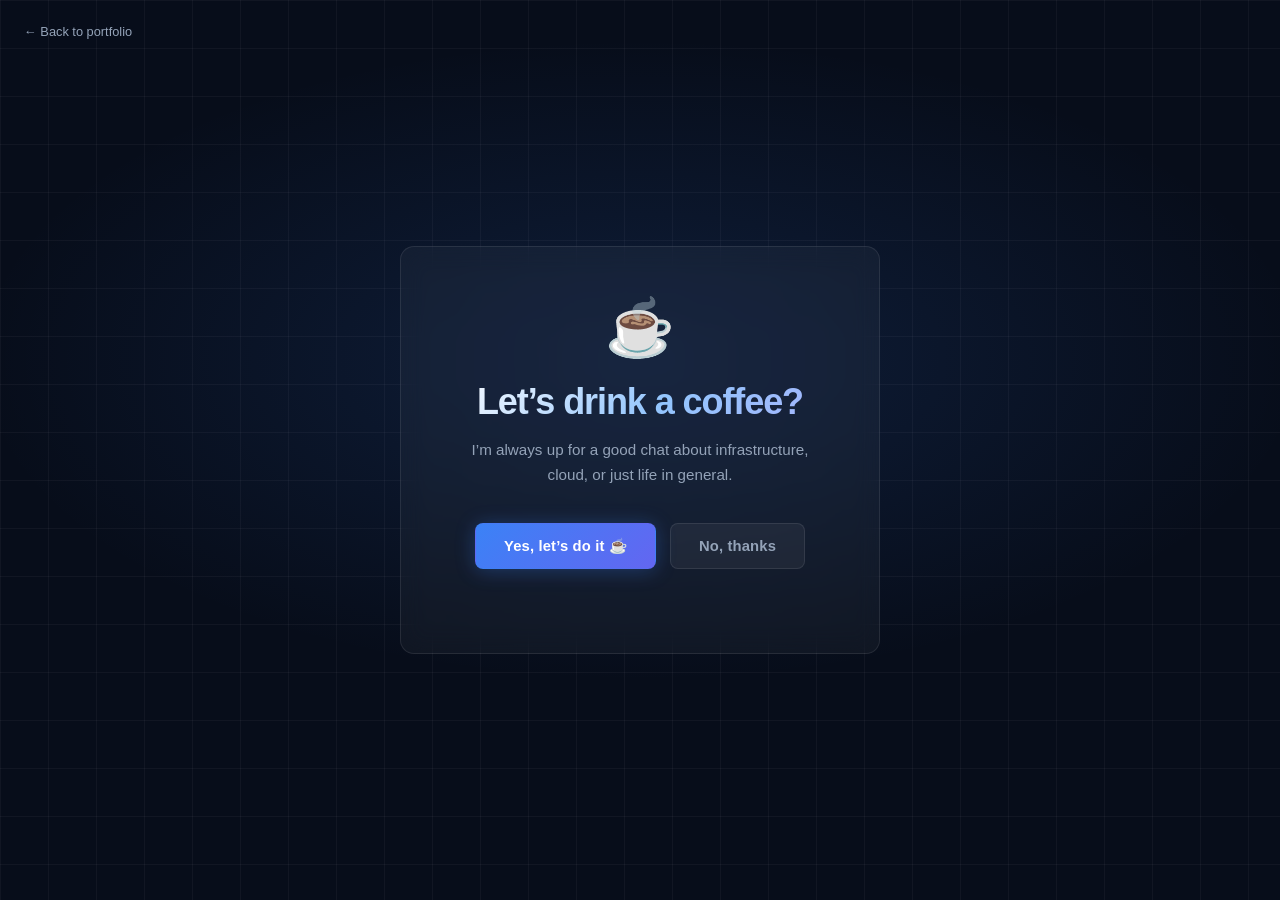
==== coffee.html @ d6372040 "COFFEEEE BITH" ====
<!DOCTYPE html>
<html lang="en">
<head>
  <meta charset="UTF-8" />
  <meta name="viewport" content="width=device-width, initial-scale=1.0" />
  <title>Coffee? ☕ — Andranik Grigoryan</title>
  <link rel="icon" href="data:image/svg+xml,%3Csvg xmlns='http://www.w3.org/2000/svg' viewBox='0 0 100 100'%3E%3Crect width='100' height='100' rx='14' fill='%231d4ed8'/%3E%3Ctext x='50' y='54' font-size='46' font-family='system-ui,sans-serif' font-weight='700' fill='white' text-anchor='middle' dominant-baseline='central'%3EAG%3C/text%3E%3C/svg%3E" />
  <style>
    * {
      box-sizing: border-box;
      margin: 0;
      padding: 0;
    }

    :root {
      --bg: #070d1a;
      --border: rgb(255 255 255 / 9%);
      --text: #e2e8f0;
      --text-muted: #94a3b8;
      --accent: #3b82f6;
      --accent-2: #6366f1;
      --font-sans: 'Inter', -apple-system, BlinkMacSystemFont, 'Segoe UI', sans-serif;
      --radius: 14px;
    }

    html,
    body {
      height: 100%;
    }

    body {
      background: var(--bg);
      color: var(--text);
      font-family: var(--font-sans);
      display: flex;
      flex-direction: column;
      align-items: center;
      justify-content: center;
      min-height: 100vh;
      overflow: hidden;
      background-image:
        radial-gradient(ellipse 80% 55% at 50% 40%, rgb(59 130 246 / 14%) 0%, transparent 65%),
        linear-gradient(rgb(255 255 255 / 4%) 1px, transparent 1px),
        linear-gradient(90deg, rgb(255 255 255 / 4%) 1px, transparent 1px);
      background-size: 100% 100%, 48px 48px, 48px 48px;
    }

    .back {
      position: fixed;
      top: 1.5rem;
      left: 1.5rem;
      font-size: 0.8rem;
      color: var(--text-muted);
      text-decoration: none;
      display: inline-flex;
      align-items: center;
      gap: 0.4rem;
      transition: color 150ms ease;
      z-index: 10;
    }

    .back:hover {
      color: var(--accent);
    }

    .card {
      text-align: center;
      padding: 3rem 2.5rem;
      max-width: 480px;
      width: 90%;
      background: rgb(255 255 255 / 4%);
      border: 1px solid var(--border);
      border-radius: var(--radius);
      backdrop-filter: blur(12px);
      position: relative;
      z-index: 1;
    }

    .card__emoji {
      font-size: 3.5rem;
      margin-bottom: 1.25rem;
      display: block;
      animation: float 3s ease-in-out infinite;
    }

    @keyframes float {
      0%,
      100% {
        transform: translateY(0);
      }

      50% {
        transform: translateY(-8px);
      }
    }

    .card__title {
      font-size: clamp(1.6rem, 4vw, 2.25rem);
      font-weight: 800;
      letter-spacing: -0.03em;
      margin-bottom: 0.85rem;
      background: linear-gradient(135deg, #fff 0%, #93c5fd 55%, #a5b4fc 100%);
      background-clip: text;
      color: transparent;
    }

    .card__sub {
      font-size: 0.95rem;
      color: var(--text-muted);
      line-height: 1.65;
      margin-bottom: 2.25rem;
      max-width: 360px;
      margin-left: auto;
      margin-right: auto;
    }

    .card__actions {
      display: flex;
      gap: 0.875rem;
      justify-content: center;
      flex-wrap: wrap;
      margin-bottom: 1.25rem;
    }

    .btn {
      display: inline-flex;
      align-items: center;
      gap: 0.4rem;
      padding: 0.75rem 1.75rem;
      border-radius: 8px;
      font-size: 0.925rem;
      font-weight: 600;
      cursor: pointer;
      border: 1px solid transparent;
      transition: all 200ms ease;
      text-decoration: none;
      white-space: nowrap;
      min-height: 46px;
      letter-spacing: 0.01em;
    }

    .btn:active {
      transform: scale(0.97);
    }

    .btn--yes {
      background: linear-gradient(135deg, var(--accent) 0%, var(--accent-2) 100%);
      color: #fff;
      box-shadow: 0 2px 20px rgb(59 130 246 / 30%);
    }

    .btn--yes:hover {
      box-shadow: 0 4px 32px rgb(59 130 246 / 50%);
      transform: translateY(-2px);
      color: #fff;
    }

    .btn--no {
      background: rgb(255 255 255 / 5%);
      border-color: var(--border);
      color: var(--text-muted);
      user-select: none;
      -webkit-user-select: none;
    }

    #no-btn.is-fixed {
      position: fixed;
      transition: left 0.1s ease, top 0.1s ease;
      z-index: 999;
    }

    .taunt {
      font-size: 0.82rem;
      color: var(--text-muted);
      min-height: 1.2em;
      transition: opacity 300ms ease;
      font-style: italic;
    }

    /* ── Success state ─────────────────────────────────────── */
    .card.success .card__emoji {
      animation: spin-bounce 0.5s ease forwards;
    }

    @keyframes spin-bounce {
      0% {
        transform: scale(1);
      }

      50% {
        transform: scale(1.4) rotate(20deg);
      }

      100% {
        transform: scale(1.15) rotate(0deg);
      }
    }

    .card.success .card__title {
      background: linear-gradient(135deg, #fff 0%, #6ee7b7 60%, #34d399 100%);
      background-clip: text;
      color: transparent;
    }
  </style>
</head>
<body>

  <a href="index.html" class="back">&#8592; Back to portfolio</a>

  <div class="card" id="card">
    <span class="card__emoji" id="emoji">&#9749;</span>
    <h1 class="card__title" id="title">Let&rsquo;s drink a coffee?</h1>
    <p class="card__sub" id="sub">
      I&rsquo;m always up for a good chat about infrastructure, cloud, or just life in general.
    </p>
    <div class="card__actions">
      <a href="mailto:theandranikgrigoryan@gmail.com?subject=Let%27s%20grab%20a%20coffee%21&body=Hey%20Andranik%2C%0A%0AI%27d%20love%20to%20grab%20a%20virtual%20coffee%20with%20you!%0A%0A"
         class="btn btn--yes"
         id="yes-btn">
        Yes, let&rsquo;s do it &#9749;
      </a>
      <button class="btn btn--no" id="no-btn" type="button">No, thanks</button>
    </div>
    <p class="taunt" id="taunt"></p>
  </div>

  <script>
    const noBtn = document.getElementById('no-btn');
    const taunt = document.getElementById('taunt');
    const card = document.getElementById('card');
    const title = document.getElementById('title');
    const sub = document.getElementById('sub');
    const emoji = document.getElementById('emoji');
    const yesBtn = document.getElementById('yes-btn');

    let attempts = 0;
    let isFixed = false;

    const taunts = [
      'Too slow! 😄',
      'Nice try.',
      'Come on, it\'ll be fun!',
      'I saw that 👀',
      'Coffee is always a good idea.',
      'Your cursor isn\'t fast enough 😏',
      'The button has opinions.',
      'Maybe try clicking faster?',
      'It\'s just a coffee…',
      'The button is scared of you.',
      'Have you considered: yes?',
      'The no button has left the chat.',
      'Skill issue.',
      'Still no? Impressive dedication.',
      '☕☕☕',
    ];

    function getRandomPos() {
      const margin = 24;
      const w = noBtn.offsetWidth;
      const h = noBtn.offsetHeight;
      return {
        x: margin + Math.random() * (window.innerWidth - w - margin * 2),
        y: margin + Math.random() * (window.innerHeight - h - margin * 2),
      };
    }

    function runAway() {
      if (!isFixed) {
        const rect = noBtn.getBoundingClientRect();
        noBtn.style.left = rect.left + 'px';
        noBtn.style.top = rect.top + 'px';
        noBtn.classList.add('is-fixed');
        isFixed = true;
      }

      const pos = getRandomPos();
      noBtn.style.left = pos.x + 'px';
      noBtn.style.top = pos.y + 'px';

      taunt.textContent = taunts[Math.min(attempts, taunts.length - 1)];
      attempts++;
    }

    noBtn.addEventListener('mouseover', runAway);

    noBtn.addEventListener('touchstart', e => {
      e.preventDefault();
      runAway();
    }, { passive: false });

    yesBtn.addEventListener('click', () => {
      card.classList.add('success');
      emoji.textContent = '🎉';
      title.textContent = 'Amazing! See you soon ☕';
      sub.textContent = 'Opening your email… Can\'t wait to chat!';
      if (isFixed) {
        noBtn.style.display = 'none';
      }
      taunt.textContent = '';
    });
  </script>

</body>
</html>
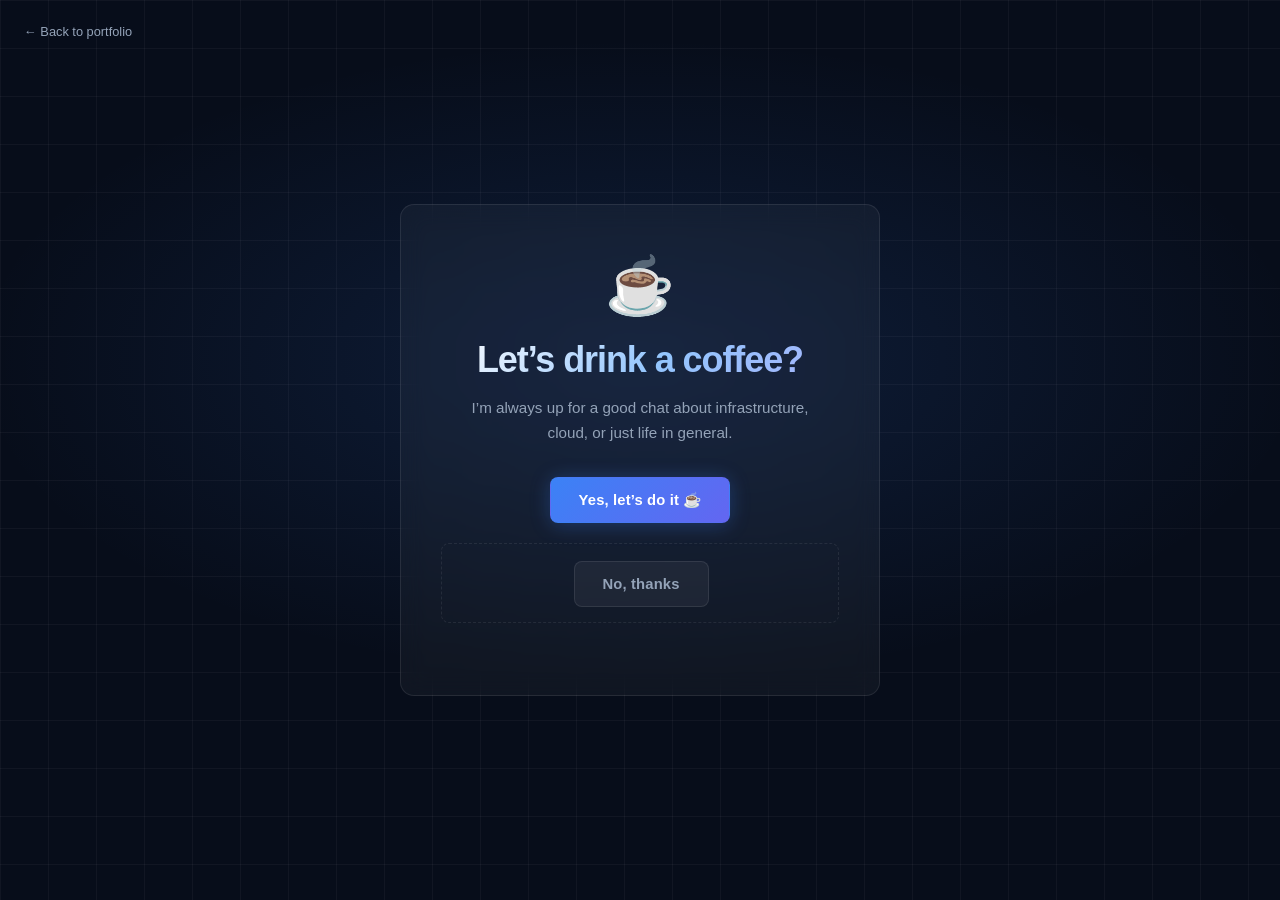
==== commit 9c0baeee: "YES" ====
--- a/coffee.html
+++ b/coffee.html
@@ -65,15 +65,13 @@
 
     .card {
       text-align: center;
-      padding: 3rem 2.5rem;
+      padding: 3rem 2.5rem 2.5rem;
       max-width: 480px;
       width: 90%;
       background: rgb(255 255 255 / 4%);
       border: 1px solid var(--border);
       border-radius: var(--radius);
       backdrop-filter: blur(12px);
-      position: relative;
-      z-index: 1;
     }
 
     .card__emoji {
@@ -108,17 +106,16 @@
       font-size: 0.95rem;
       color: var(--text-muted);
       line-height: 1.65;
-      margin-bottom: 2.25rem;
+      margin-bottom: 2rem;
       max-width: 360px;
       margin-left: auto;
       margin-right: auto;
     }
 
-    .card__actions {
+    /* YES button row */
+    .card__yes {
       display: flex;
-      gap: 0.875rem;
       justify-content: center;
-      flex-wrap: wrap;
       margin-bottom: 1.25rem;
     }
 
@@ -156,24 +153,30 @@
     }
 
     .btn--no {
+      position: absolute;
       background: rgb(255 255 255 / 5%);
       border-color: var(--border);
       color: var(--text-muted);
       user-select: none;
       -webkit-user-select: none;
-    }
-
-    #no-btn.is-fixed {
-      position: fixed;
-      transition: left 0.1s ease, top 0.1s ease;
-      z-index: 999;
+      transition: left 0.12s ease, top 0.12s ease;
+    }
+
+    /* Arena — the NO button is trapped inside here */
+    .arena {
+      position: relative;
+      width: 100%;
+      height: 80px;
+      margin-bottom: 1rem;
+      border: 1px dashed rgb(255 255 255 / 8%);
+      border-radius: 8px;
+      overflow: hidden;
     }
 
     .taunt {
       font-size: 0.82rem;
       color: var(--text-muted);
       min-height: 1.2em;
-      transition: opacity 300ms ease;
       font-style: italic;
     }
 
@@ -213,19 +216,26 @@
     <p class="card__sub" id="sub">
       I&rsquo;m always up for a good chat about infrastructure, cloud, or just life in general.
     </p>
-    <div class="card__actions">
+
+    <div class="card__yes">
       <a href="mailto:theandranikgrigoryan@gmail.com?subject=Let%27s%20grab%20a%20coffee%21&body=Hey%20Andranik%2C%0A%0AI%27d%20love%20to%20grab%20a%20virtual%20coffee%20with%20you!%0A%0A"
          class="btn btn--yes"
          id="yes-btn">
         Yes, let&rsquo;s do it &#9749;
       </a>
+    </div>
+
+    <!-- The NO button is trapped inside this arena -->
+    <div class="arena" id="arena">
       <button class="btn btn--no" id="no-btn" type="button">No, thanks</button>
     </div>
+
     <p class="taunt" id="taunt"></p>
   </div>
 
   <script>
     const noBtn = document.getElementById('no-btn');
+    const arena = document.getElementById('arena');
     const taunt = document.getElementById('taunt');
     const card = document.getElementById('card');
     const title = document.getElementById('title');
@@ -234,7 +244,6 @@
     const yesBtn = document.getElementById('yes-btn');
 
     let attempts = 0;
-    let isFixed = false;
 
     const taunts = [
       'Too slow! 😄',
@@ -254,32 +263,36 @@
       '☕☕☕',
     ];
 
+    // Center the button initially
+    function centerBtn() {
+      const aw = arena.offsetWidth;
+      const ah = arena.offsetHeight;
+      const bw = noBtn.offsetWidth;
+      const bh = noBtn.offsetHeight;
+      noBtn.style.left = ((aw - bw) / 2) + 'px';
+      noBtn.style.top = ((ah - bh) / 2) + 'px';
+    }
+
     function getRandomPos() {
-      const margin = 24;
-      const w = noBtn.offsetWidth;
-      const h = noBtn.offsetHeight;
+      const aw = arena.offsetWidth;
+      const ah = arena.offsetHeight;
+      const bw = noBtn.offsetWidth;
+      const bh = noBtn.offsetHeight;
       return {
-        x: margin + Math.random() * (window.innerWidth - w - margin * 2),
-        y: margin + Math.random() * (window.innerHeight - h - margin * 2),
+        x: Math.random() * (aw - bw),
+        y: Math.random() * (ah - bh),
       };
     }
 
     function runAway() {
-      if (!isFixed) {
-        const rect = noBtn.getBoundingClientRect();
-        noBtn.style.left = rect.left + 'px';
-        noBtn.style.top = rect.top + 'px';
-        noBtn.classList.add('is-fixed');
-        isFixed = true;
-      }
-
       const pos = getRandomPos();
       noBtn.style.left = pos.x + 'px';
       noBtn.style.top = pos.y + 'px';
-
       taunt.textContent = taunts[Math.min(attempts, taunts.length - 1)];
       attempts++;
     }
+
+    centerBtn();
 
     noBtn.addEventListener('mouseover', runAway);
 
@@ -293,9 +306,7 @@
       emoji.textContent = '🎉';
       title.textContent = 'Amazing! See you soon ☕';
       sub.textContent = 'Opening your email… Can\'t wait to chat!';
-      if (isFixed) {
-        noBtn.style.display = 'none';
-      }
+      arena.style.display = 'none';
       taunt.textContent = '';
     });
   </script>
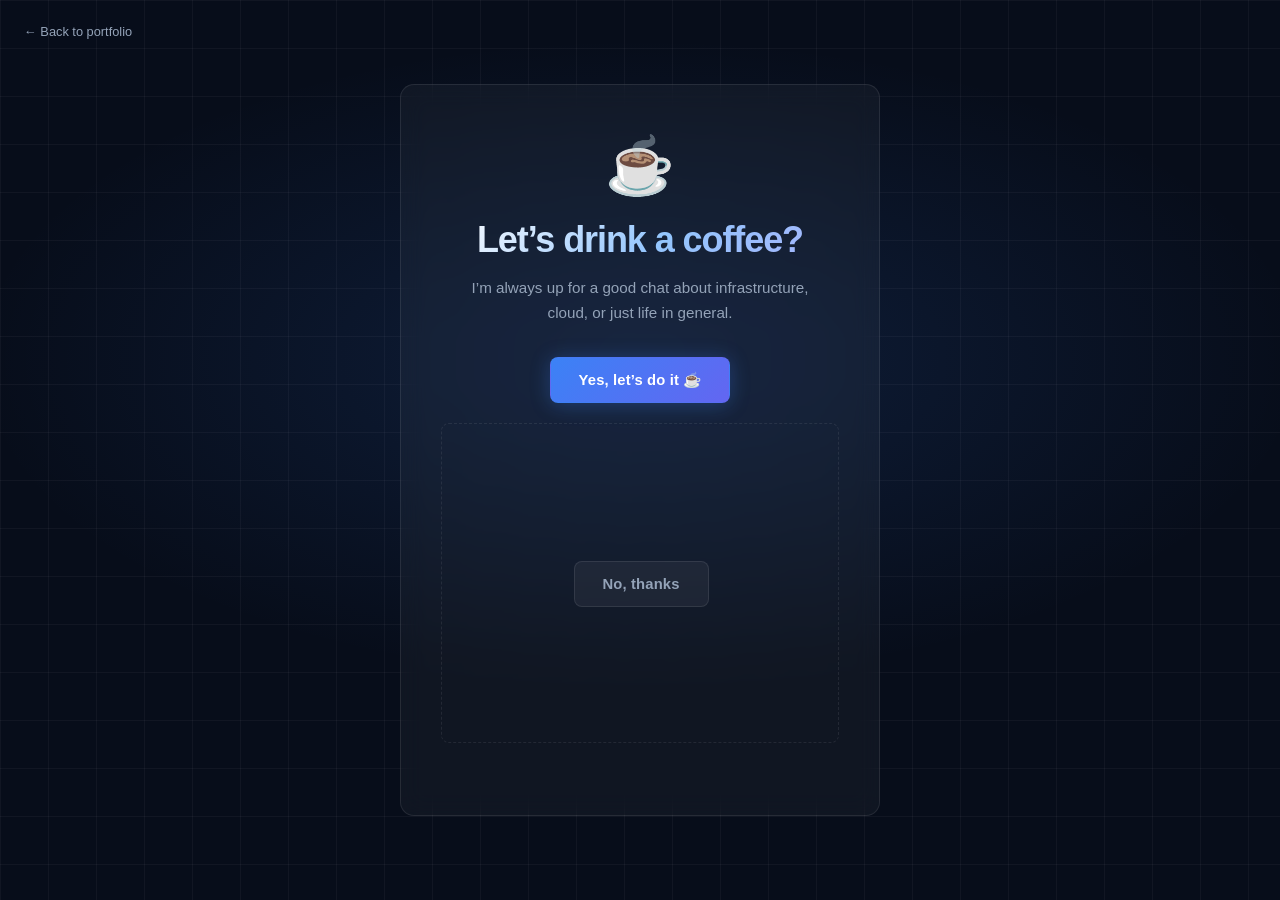
==== commit 6fcf8324: "BIGNOBOX" ====
--- a/coffee.html
+++ b/coffee.html
@@ -166,7 +166,7 @@
     .arena {
       position: relative;
       width: 100%;
-      height: 80px;
+      height: 320px;
       margin-bottom: 1rem;
       border: 1px dashed rgb(255 255 255 / 8%);
       border-radius: 8px;
